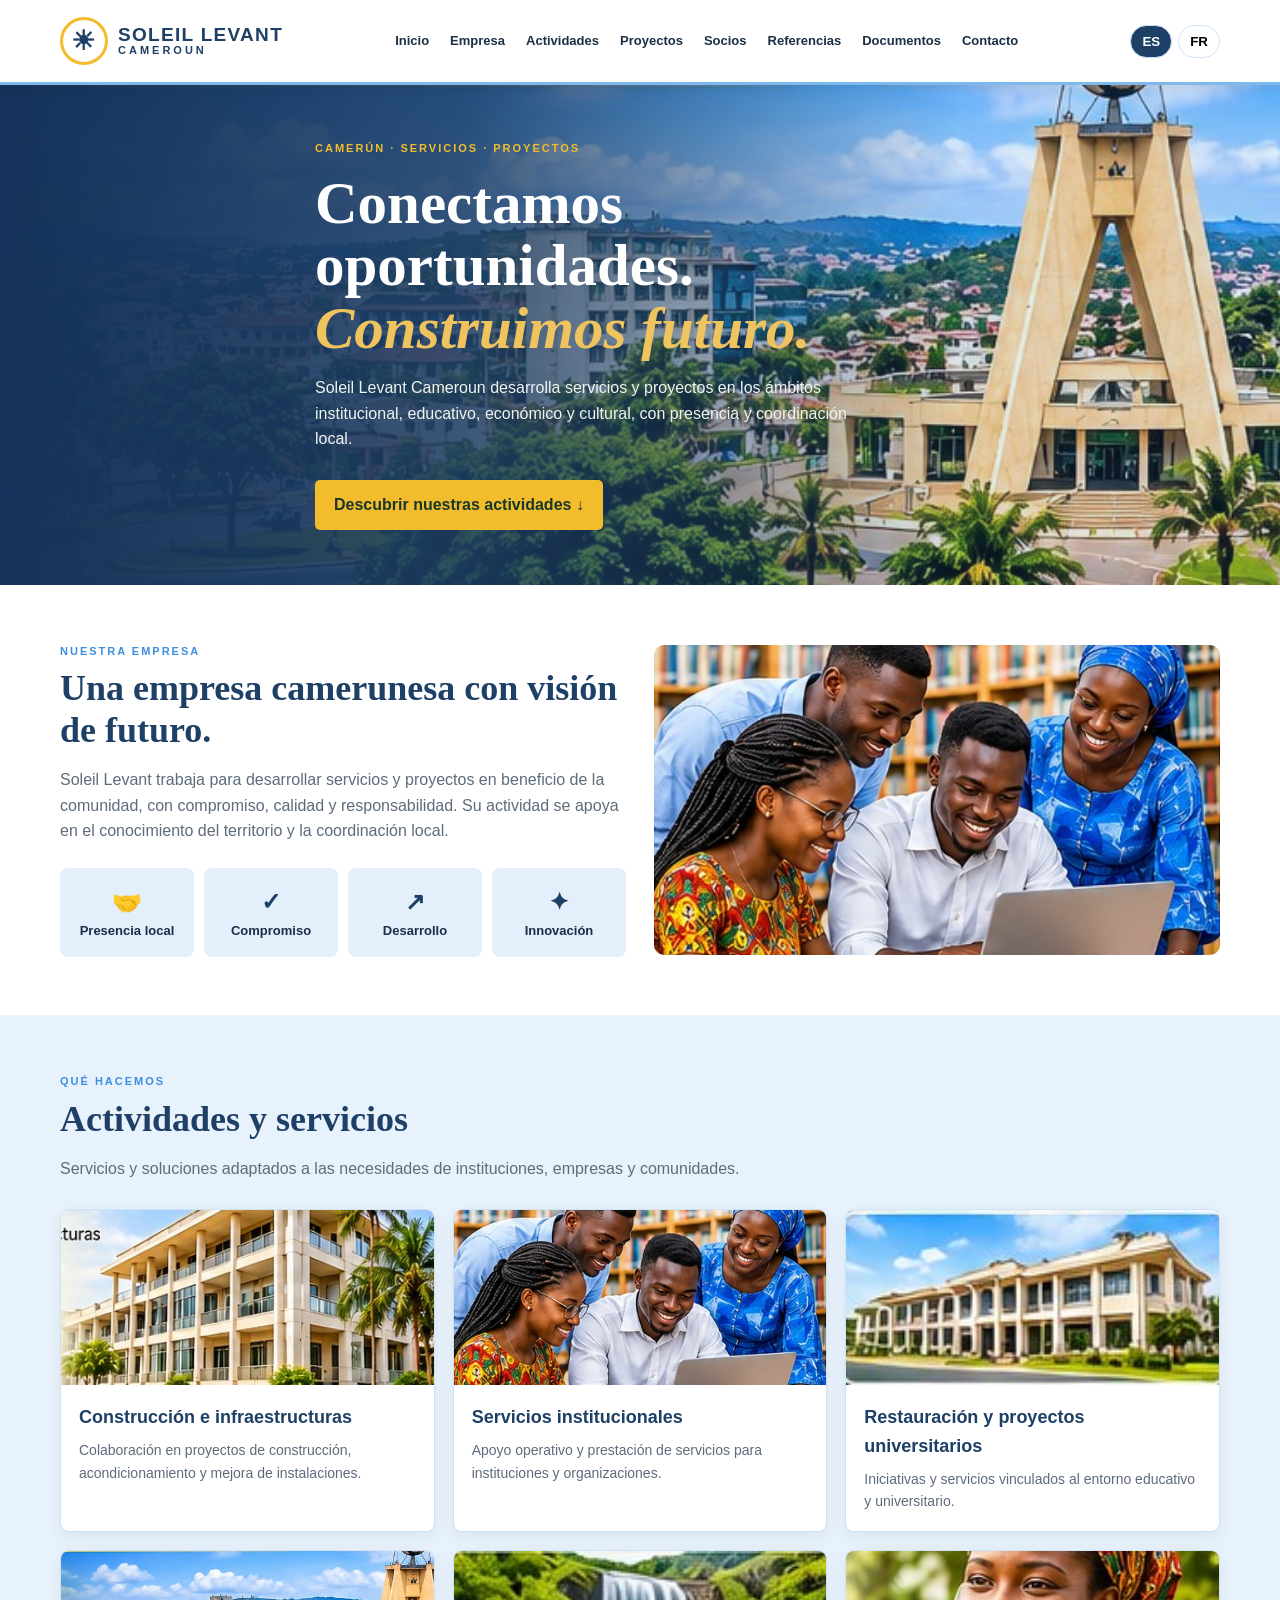
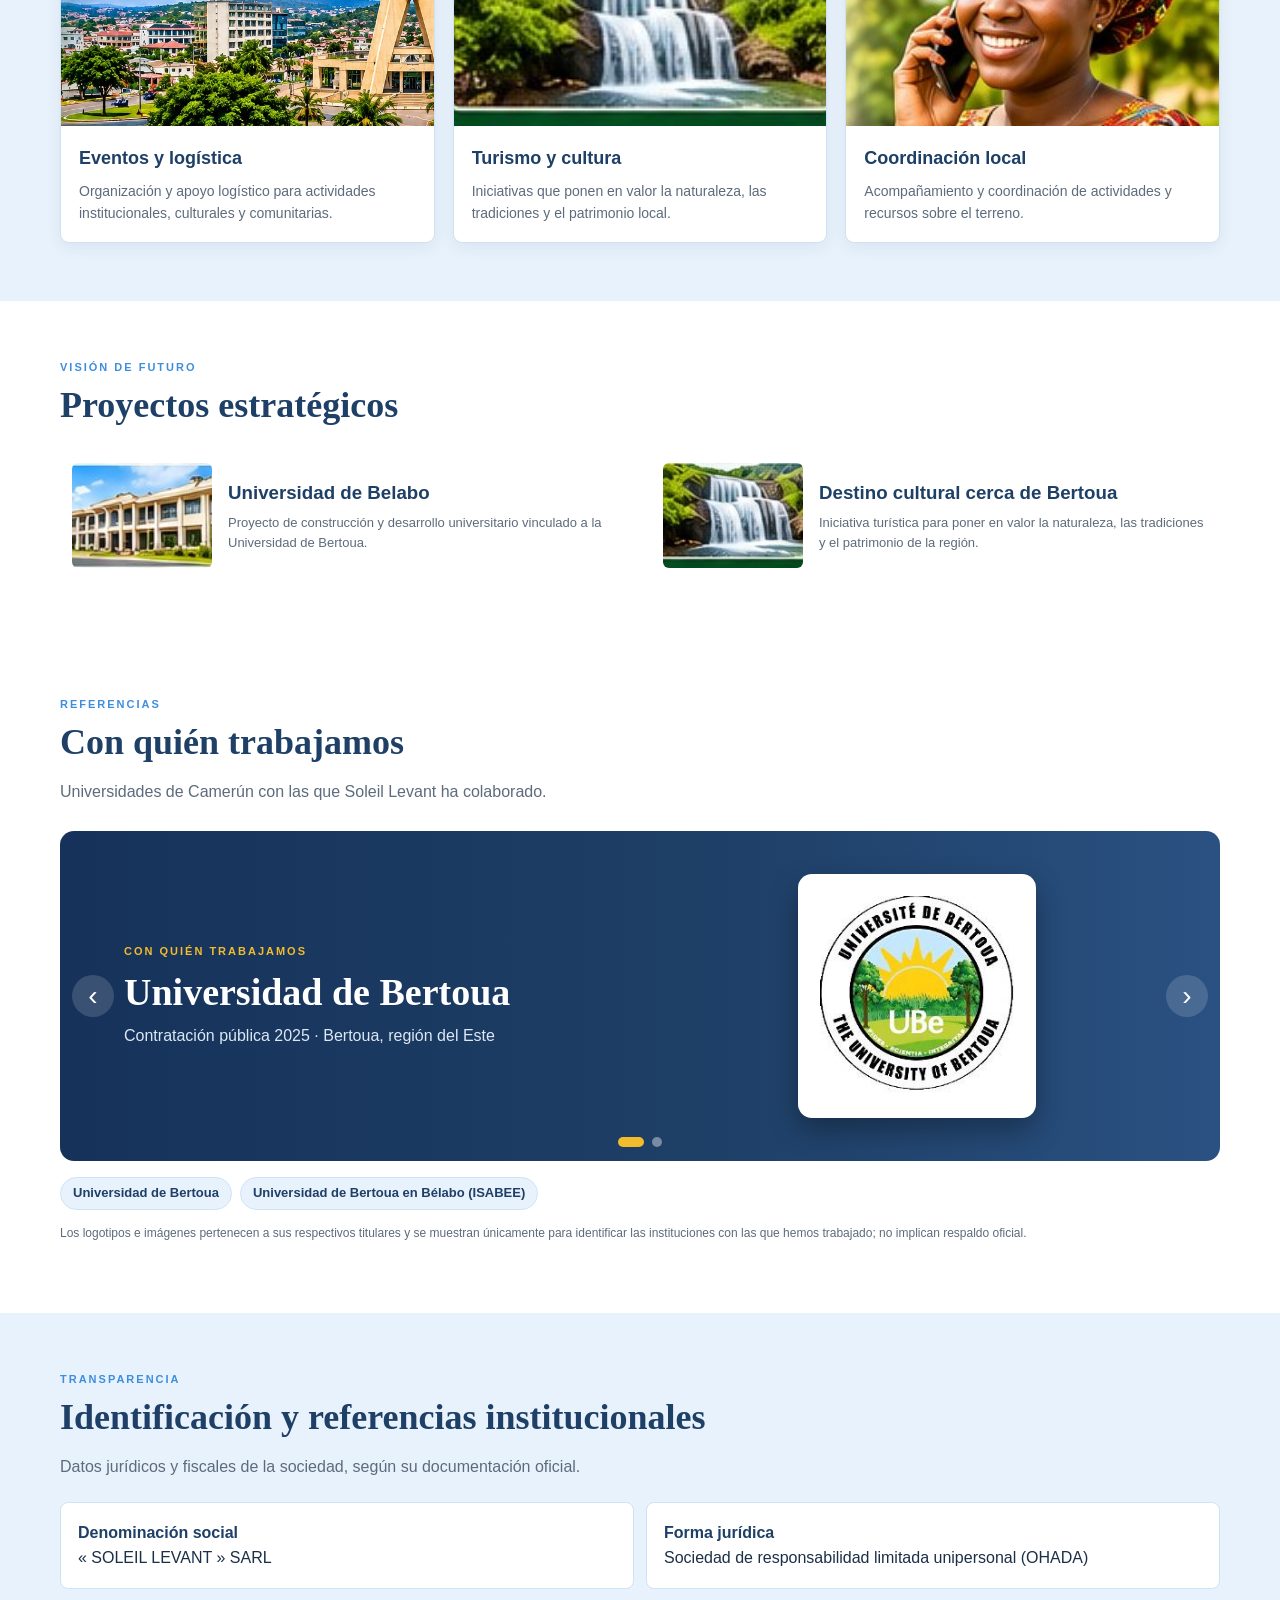
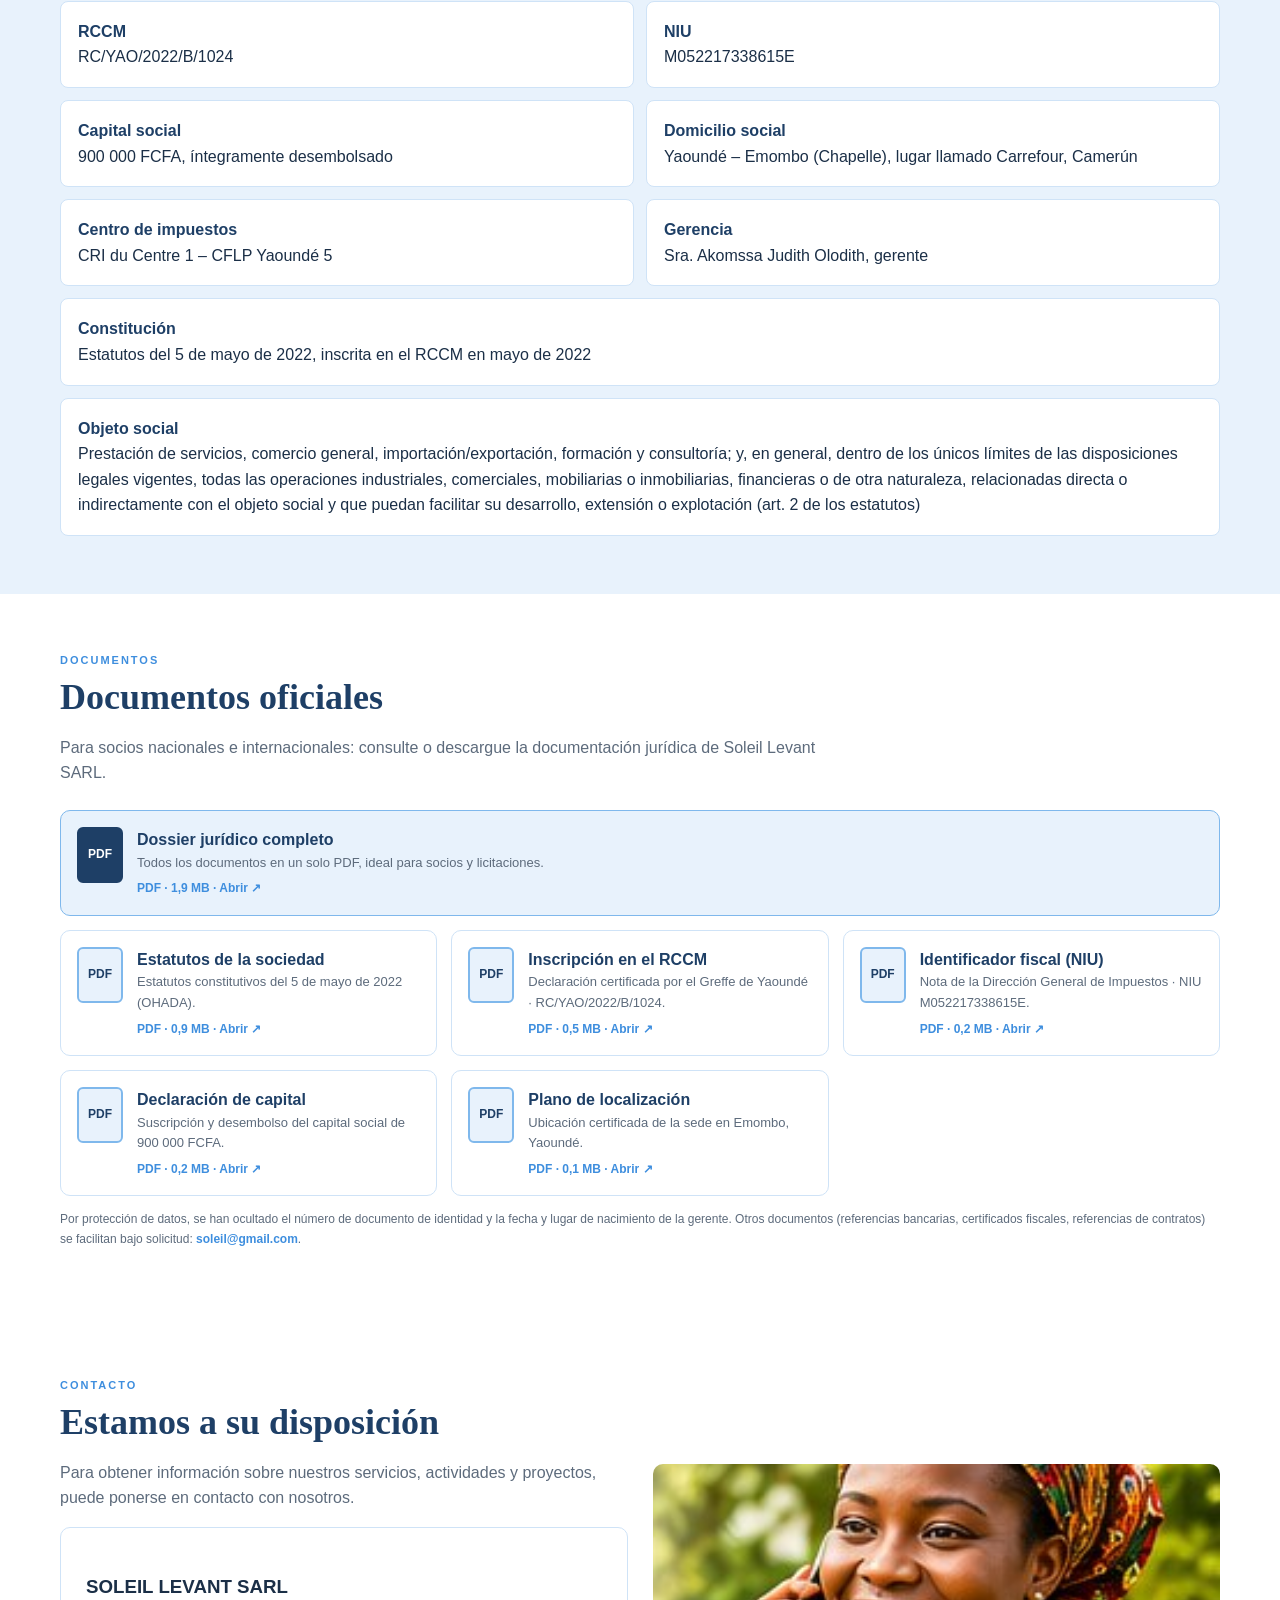
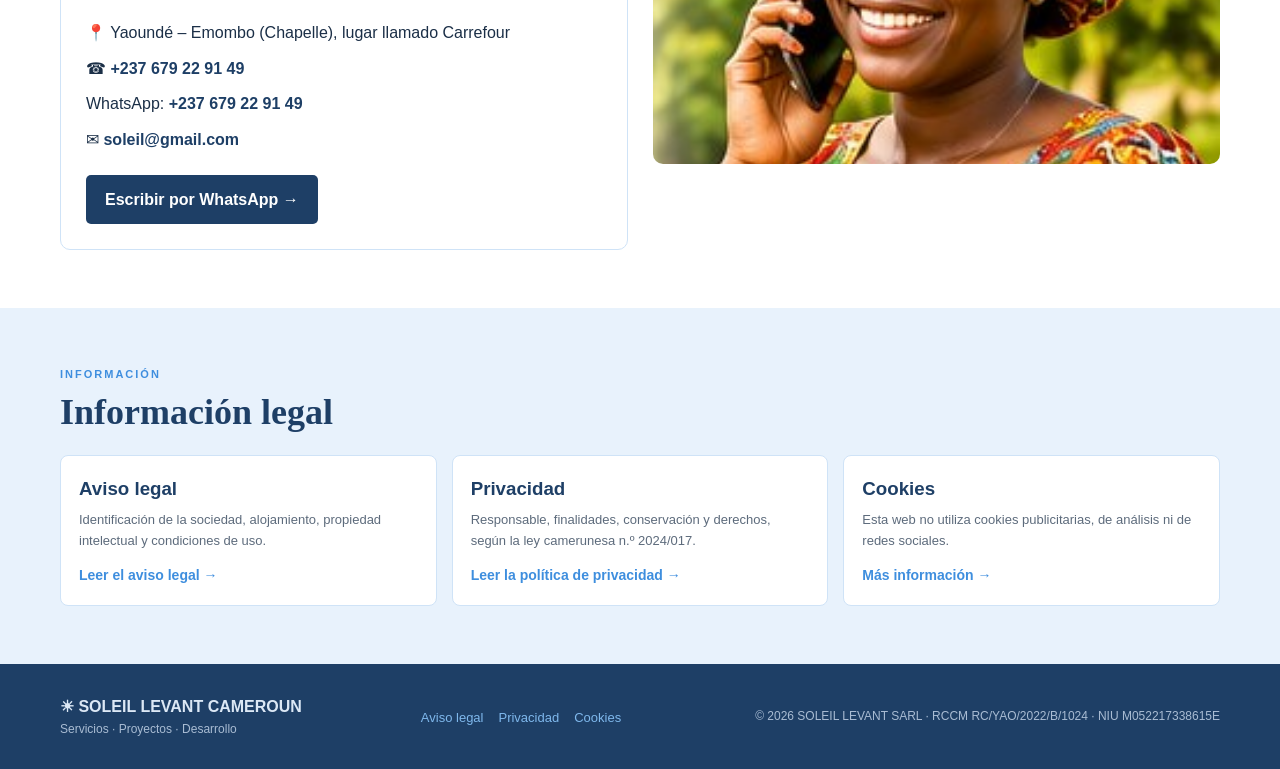
==== index.html @ 581990ed "Add files via upload" ====
<!doctype html>
<html lang="es">
<head>
<meta charset="utf-8"><meta name="viewport" content="width=device-width, initial-scale=1">
<meta name="description" content="Soleil Levant Cameroun: servicios, proyectos y desarrollo en Camerún.">
<meta name="theme-color" content="#1E3F66">
<title>SOLEIL LEVANT CAMEROUN | Servicios y proyectos</title>
<style>
:root{--green:#1E3F66;--green2:#2A5182;--sky:#3E8EDE;--sky2:#7FB8EC;--gold:#F2BC2C;--cream:#E8F2FC;--ink:#1B2F47;--muted:#5D6B7C}*{box-sizing:border-box}html{scroll-behavior:smooth}body{margin:0;color:var(--ink);font-family:Arial,Helvetica,sans-serif;line-height:1.6}a{color:inherit;text-decoration:none}.wrap{width:min(1160px,92%);margin:auto}.top{position:sticky;top:0;z-index:10;background:#fff;box-shadow:0 2px 14px #00000012;border-bottom:3px solid var(--sky2)}.nav{min-height:82px;display:flex;align-items:center;justify-content:space-between;gap:20px}.brand{display:flex;align-items:center;gap:10px;color:var(--green);font-weight:900;letter-spacing:1.3px;line-height:1.05;font-size:19px}.brand-mark{width:48px;height:48px;border:3px solid var(--gold);border-radius:50%;display:grid;place-items:center;font-size:27px}.brand small{display:block;font-size:11px;letter-spacing:3px}.navlinks{display:flex;gap:21px;align-items:center;font-size:13px;font-weight:700}.navlinks a:hover{color:var(--sky)}.langs{display:flex;gap:6px}.langs button,.menu-btn{border:1px solid #CFE3F7;background:white;border-radius:20px;padding:8px 11px;font-weight:700;cursor:pointer}.langs button.active{background:var(--green);color:white}.menu-btn{display:none}.hero{min-height:350px;color:#fff;background:linear-gradient(90deg,#16325A 0%,#1E3F66dd 36%,#3E8EDE22 75%),url('images/cameroun-ville.jpg') center/cover;display:flex;align-items:center}.hero-inner{padding:55px 0;max-width:650px}.eyebrow{color:var(--gold);text-transform:uppercase;letter-spacing:2px;font-size:11px;font-weight:800}.hero h1{font-family:Georgia,serif;font-size:clamp(35px,5vw,59px);line-height:1.06;margin:14px 0}.hero h1 em{color:#efc45f}.hero p{max-width:560px;color:#f0f4ef}.btn{display:inline-block;background:var(--gold);color:#183729;padding:12px 19px;border-radius:5px;font-weight:800;margin-top:12px}.btn.green{background:var(--green);color:white}.section{padding:58px 0}.section.alt{background:var(--cream)}.section .eyebrow{color:var(--sky)}.section h2{font:700 clamp(26px,3vw,36px)/1.15 Georgia,serif;color:var(--green);margin:8px 0 15px}.lead{color:var(--muted);max-width:760px}.about-grid{display:grid;grid-template-columns:1fr 1fr;gap:28px;align-items:center}.about-photo{width:100%;height:310px;object-fit:cover;border-radius:10px}.values{display:grid;grid-template-columns:repeat(4,1fr);gap:10px;margin-top:24px}.value{background:#E3EFFB;border-radius:8px;padding:15px 8px;text-align:center;font-weight:700;font-size:13px}.value b{display:block;font-size:24px;color:var(--green)}.services{display:grid;grid-template-columns:repeat(3,1fr);gap:18px;margin-top:28px}.service{background:#fff;border:1px solid #CFE3F7;border-radius:9px;overflow:hidden;box-shadow:0 5px 16px #1E3F6612}.service img{width:100%;height:175px;object-fit:cover;display:block}.service div{padding:18px}.service h3{color:var(--green);margin:0 0 7px;font-size:18px}.service p{font-size:14px;color:var(--muted);margin:0}.projects{display:grid;grid-template-columns:1fr 1fr;gap:22px;margin-top:25px}.project{display:grid;grid-template-columns:140px 1fr;gap:16px;align-items:center;background:#fff;padding:12px;border-radius:9px}.project img{width:140px;height:105px;object-fit:cover;border-radius:6px}.project h3{margin:0 0 5px;color:var(--green)}.project p{margin:0;color:var(--muted);font-size:13px}.refgrid{display:grid;grid-template-columns:repeat(2,1fr);gap:12px;margin-top:22px}.ref{padding:17px;border:1px solid #CFE3F7;border-radius:8px;background:#fff}.ref strong{display:block;color:var(--green)}.contact-grid{display:grid;grid-template-columns:1fr 1fr;gap:25px;align-items:center}.contact-card{background:white;border:1px solid #CFE3F7;border-radius:10px;padding:25px}.contact-card p{margin:10px 0}.contact-card a{font-weight:700;color:var(--green)}.contact-photo{width:100%;height:300px;object-fit:cover;border-radius:10px}.legal{display:grid;grid-template-columns:repeat(3,1fr);gap:15px;margin-top:22px}.legal article{padding:18px;background:white;border:1px solid #CFE3F7;border-radius:8px}.legal h3{margin:0 0 6px;color:var(--green)}.legal p{font-size:13px;color:var(--muted);margin:0 0 10px}.legal a.more{font-weight:700;color:var(--sky);font-size:14px}.ref span{display:block}.footer{background:var(--green);color:#DCE8F5;padding:30px 0}.footer-inner{display:flex;justify-content:space-between;gap:20px;align-items:center;flex-wrap:wrap}.footer a{color:var(--sky2);margin-right:15px;font-size:13px}.small{font-size:12px;color:#A9BCD3}.notice{font-size:12px;color:var(--muted);margin-top:14px}
.docs{display:grid;grid-template-columns:repeat(3,1fr);gap:14px;margin-top:24px}.doc{display:flex;gap:14px;align-items:flex-start;background:#fff;border:1px solid #CFE3F7;border-radius:10px;padding:16px;transition:border-color .15s,box-shadow .15s}.doc:hover,.doc:focus-visible{border-color:var(--sky);box-shadow:0 6px 18px #1E3F6618}.doc__ico{flex:none;width:46px;height:56px;border-radius:6px;background:var(--cream);border:2px solid var(--sky2);color:var(--green);font-weight:900;font-size:12px;display:grid;place-items:center}.doc__txt strong{display:block;color:var(--green)}.doc__txt>span{display:block;font-size:13px;color:var(--muted)}.doc__txt small{display:block;margin-top:6px;font-weight:700;color:var(--sky);font-size:12px}.doc--main{grid-column:1/-1;background:var(--cream);border-color:var(--sky2)}.doc--main .doc__ico{background:var(--green);color:#fff;border-color:var(--green)}.notice a{color:var(--sky);font-weight:700}
.ps{position:relative;margin-top:26px;border-radius:14px;overflow:hidden;background:linear-gradient(90deg,#16325A 0%,#1E3F66 55%,#2A5182 100%);color:#fff}.ps__track{display:flex;transition:transform .7s ease}.ps__slide{position:relative;flex:0 0 100%;min-height:330px;display:flex;align-items:center;overflow:hidden}.ps__slide--photo::before{content:"";position:absolute;inset:-20px;background:var(--bg) center/cover;filter:blur(14px) brightness(.55);transform:scale(1.08)}.ps__slide--photo::after{content:"";position:absolute;inset:0;background:linear-gradient(90deg,#16325Aee 0%,#1E3F66aa 50%,#1E3F6633 100%)}.ps__in{position:relative;z-index:1;width:100%;display:grid;grid-template-columns:1.1fr 1fr;gap:28px;align-items:center;padding:42px 64px}.ps__txt .eyebrow{color:var(--gold)}.ps__txt h3{font:700 clamp(24px,3vw,38px)/1.12 Georgia,serif;margin:10px 0}.ps__txt p{margin:0;color:#DCE8F5}.ps__vis{display:flex;justify-content:center}.ps__photo{width:100%;max-width:420px;height:auto;border-radius:10px;border:4px solid #fff;box-shadow:0 12px 30px #0006}.ps__logo{background:#fff;border-radius:14px;padding:22px;box-shadow:0 12px 30px #0005;display:grid;place-items:center;min-width:220px;min-height:220px}.ps__logo img{max-height:200px;width:auto}.ps__emblem{background:#fff;color:var(--green);border-radius:14px;padding:26px 30px;box-shadow:0 12px 30px #0005;text-align:center;min-width:240px}.ps__emblem .fl{display:flex;width:120px;height:80px;margin:0 auto 14px;border-radius:4px;overflow:hidden;box-shadow:0 0 0 1px #0002}.ps__emblem .fl i{flex:1;display:grid;place-items:center;font-style:normal;color:#FCD116;font-size:28px}.ps__emblem .fl i:nth-child(1){background:#007A5E}.ps__emblem .fl i:nth-child(2){background:#CE1126}.ps__emblem .fl i:nth-child(3){background:#FCD116}.ps__emblem b{display:block;font-size:22px;letter-spacing:4px}.ps__emblem small{color:var(--muted)}.ps__nav{position:absolute;top:50%;transform:translateY(-50%);z-index:2;width:42px;height:42px;border-radius:50%;border:0;background:#ffffff26;color:#fff;font-size:28px;line-height:1;cursor:pointer}.ps__nav:hover,.ps__nav:focus-visible{background:var(--gold);color:var(--green)}.ps__prev{left:12px}.ps__next{right:12px}.ps__dots{position:absolute;z-index:2;left:0;right:0;bottom:14px;display:flex;justify-content:center;gap:8px}.ps__dot{width:10px;height:10px;border-radius:50%;border:0;background:#ffffff66;cursor:pointer;padding:0}.ps__dot[aria-current="true"]{background:var(--gold);width:26px;border-radius:6px}.ps__names{list-style:none;padding:0;margin:16px 0 0;display:flex;flex-wrap:wrap;gap:8px}.ps__names li{background:var(--cream);border:1px solid #CFE3F7;color:var(--green);border-radius:20px;padding:5px 12px;font-size:13px;font-weight:700}
@media (prefers-reduced-motion:reduce){.ps__track{transition:none}}
@media(max-width:850px){.docs{grid-template-columns:1fr 1fr}.navlinks{gap:11px;font-size:12px}.services{grid-template-columns:repeat(2,1fr)}}
@media(max-width:650px){.nav{padding:12px 0;min-height:70px}.menu-btn{display:block}.navlinks{display:none;position:absolute;left:0;right:0;top:68px;background:#fff;padding:18px 5%;box-shadow:0 8px 12px #0001;flex-direction:column;align-items:flex-start}.navlinks.open{display:flex}.brand{font-size:16px}.brand-mark{width:40px;height:40px}.langs button{padding:7px 9px}.hero{min-height:390px;background-position:58% center}.hero-inner{padding:45px 0}.about-grid,.contact-grid,.projects{grid-template-columns:1fr}.about-photo{height:230px}.values{grid-template-columns:repeat(2,1fr)}.services{grid-template-columns:1fr}.service img{height:205px}.project{grid-template-columns:110px 1fr}.project img{width:110px;height:95px}.refgrid,.legal,.docs{grid-template-columns:1fr}.ps__in{grid-template-columns:1fr;padding:30px 22px 48px;gap:18px;text-align:center}.ps__slide{min-height:460px}.ps__nav{display:none}.ps__logo,.ps__emblem{min-width:0;min-height:0}.ps__logo img{max-height:150px}.section{padding:42px 0}}
</style>
</head>
<body>
<header class="top"><div class="wrap nav"><a class="brand" href="#inicio"><span class="brand-mark">☀</span><span>SOLEIL LEVANT<small>CAMEROUN</small></span></a><button class="menu-btn" id="menuBtn" aria-label="Abrir menú">☰</button><nav class="navlinks" id="navlinks"><a href="#inicio" data-es="Inicio" data-fr="Accueil">Inicio</a><a href="#empresa" data-es="Empresa" data-fr="Entreprise">Empresa</a><a href="#actividades" data-es="Actividades" data-fr="Activités">Actividades</a><a href="#proyectos" data-es="Proyectos" data-fr="Projets">Proyectos</a><a href="#socios" data-es="Socios" data-fr="Partenaires">Socios</a><a href="#referencias" data-es="Referencias" data-fr="Références">Referencias</a><a href="#documentos" data-es="Documentos" data-fr="Documents">Documentos</a><a href="#contacto" data-es="Contacto" data-fr="Contact">Contacto</a></nav><div class="langs"><button class="active" id="esBtn">ES</button><button id="frBtn">FR</button></div></div></header>
<main>
<section class="hero" id="inicio"><div class="wrap hero-inner"><div class="eyebrow" data-es="CAMERÚN · SERVICIOS · PROYECTOS" data-fr="CAMEROUN · SERVICES · PROJETS">CAMERÚN · SERVICIOS · PROYECTOS</div><h1 data-es="Conectamos oportunidades.<br><em>Construimos futuro.</em>" data-fr="Nous connectons les opportunités.<br><em>Nous construisons l’avenir.</em>">Conectamos oportunidades.<br><em>Construimos futuro.</em></h1><p data-es="Soleil Levant Cameroun desarrolla servicios y proyectos en los ámbitos institucional, educativo, económico y cultural, con presencia y coordinación local." data-fr="Soleil Levant Cameroun développe des services et des projets dans les domaines institutionnel, éducatif, économique et culturel, avec une présence et une coordination locales.">Soleil Levant Cameroun desarrolla servicios y proyectos en los ámbitos institucional, educativo, económico y cultural, con presencia y coordinación local.</p><a class="btn" href="#actividades" data-es="Descubrir nuestras actividades ↓" data-fr="Découvrir nos activités ↓">Descubrir nuestras actividades ↓</a></div></section>
<section class="section" id="empresa"><div class="wrap about-grid"><div><div class="eyebrow" data-es="NUESTRA EMPRESA" data-fr="NOTRE ENTREPRISE">NUESTRA EMPRESA</div><h2 data-es="Una empresa camerunesa con visión de futuro." data-fr="Une entreprise camerounaise tournée vers l’avenir.">Una empresa camerunesa con visión de futuro.</h2><p class="lead" data-es="Soleil Levant trabaja para desarrollar servicios y proyectos en beneficio de la comunidad, con compromiso, calidad y responsabilidad. Su actividad se apoya en el conocimiento del territorio y la coordinación local." data-fr="Soleil Levant œuvre au développement de services et de projets au bénéfice de la communauté, avec engagement, qualité et responsabilité. Son activité s’appuie sur la connaissance du territoire et la coordination locale.">Soleil Levant trabaja para desarrollar servicios y proyectos en beneficio de la comunidad, con compromiso, calidad y responsabilidad. Su actividad se apoya en el conocimiento del territorio y la coordinación local.</p><div class="values"><div class="value"><b>🤝</b><span data-es="Presencia local" data-fr="Présence locale">Presencia local</span></div><div class="value"><b>✓</b><span data-es="Compromiso" data-fr="Engagement">Compromiso</span></div><div class="value"><b>↗</b><span data-es="Desarrollo" data-fr="Développement">Desarrollo</span></div><div class="value"><b>✦</b><span data-es="Innovación" data-fr="Innovation">Innovación</span></div></div></div><img class="about-photo" src="images/equipe.jpg" alt="Equipo camerunés trabajando y colaborando"></div></section>
<section class="section alt" id="actividades"><div class="wrap"><div class="eyebrow" data-es="QUÉ HACEMOS" data-fr="NOS ACTIVITÉS">QUÉ HACEMOS</div><h2 data-es="Actividades y servicios" data-fr="Activités et services">Actividades y servicios</h2><p class="lead" data-es="Servicios y soluciones adaptados a las necesidades de instituciones, empresas y comunidades." data-fr="Des services et des solutions adaptés aux besoins des institutions, des entreprises et des communautés.">Servicios y soluciones adaptados a las necesidades de instituciones, empresas y comunidades.</p><div class="services"><article class="service"><img src="images/batiment.jpg" alt="Edificio e infraestructuras"><div><h3 data-es="Construcción e infraestructuras" data-fr="Construction et infrastructures">Construcción e infraestructuras</h3><p data-es="Colaboración en proyectos de construcción, acondicionamiento y mejora de instalaciones." data-fr="Participation à des projets de construction, d’aménagement et d’amélioration des infrastructures.">Colaboración en proyectos de construcción, acondicionamiento y mejora de instalaciones.</p></div></article><article class="service"><img src="images/equipe.jpg" alt="Equipo de trabajo"><div><h3 data-es="Servicios institucionales" data-fr="Services institutionnels">Servicios institucionales</h3><p data-es="Apoyo operativo y prestación de servicios para instituciones y organizaciones." data-fr="Appui opérationnel et prestations de services pour les institutions et les organisations.">Apoyo operativo y prestación de servicios para instituciones y organizaciones.</p></div></article><article class="service"><img src="images/universite.jpg" alt="Edificio universitario"><div><h3 data-es="Restauración y proyectos universitarios" data-fr="Restauration et projets universitaires">Restauración y proyectos universitarios</h3><p data-es="Iniciativas y servicios vinculados al entorno educativo y universitario." data-fr="Initiatives et services liés au milieu éducatif et universitaire.">Iniciativas y servicios vinculados al entorno educativo y universitario.</p></div></article><article class="service"><img src="images/cameroun-ville.jpg" alt="Vista urbana de Camerún"><div><h3 data-es="Eventos y logística" data-fr="Événements et logistique">Eventos y logística</h3><p data-es="Organización y apoyo logístico para actividades institucionales, culturales y comunitarias." data-fr="Organisation et soutien logistique pour les activités institutionnelles, culturelles et communautaires.">Organización y apoyo logístico para actividades institucionales, culturales y comunitarias.</p></div></article><article class="service"><img src="images/cascade.jpg" alt="Cascada y paisaje natural"><div><h3 data-es="Turismo y cultura" data-fr="Tourisme et culture">Turismo y cultura</h3><p data-es="Iniciativas que ponen en valor la naturaleza, las tradiciones y el patrimonio local." data-fr="Initiatives valorisant la nature, les traditions et le patrimoine local.">Iniciativas que ponen en valor la naturaleza, las tradiciones y el patrimonio local.</p></div></article><article class="service"><img src="images/contact.jpg" alt="Retrato de una mujer camerunesa usando el teléfono"><div><h3 data-es="Coordinación local" data-fr="Coordination locale">Coordinación local</h3><p data-es="Acompañamiento y coordinación de actividades y recursos sobre el terreno." data-fr="Accompagnement et coordination des activités et des ressources sur le terrain.">Acompañamiento y coordinación de actividades y recursos sobre el terreno.</p></div></article></div></div></section>
<section class="section" id="proyectos"><div class="wrap"><div class="eyebrow" data-es="VISIÓN DE FUTURO" data-fr="VISION D’AVENIR">VISIÓN DE FUTURO</div><h2 data-es="Proyectos estratégicos" data-fr="Projets stratégiques">Proyectos estratégicos</h2><div class="projects"><article class="project"><img src="images/universite.jpg" alt="Proyecto universitario"><div><h3 data-es="Universidad de Belabo" data-fr="Université de Belabo">Universidad de Belabo</h3><p data-es="Proyecto de construcción y desarrollo universitario vinculado a la Universidad de Bertoua." data-fr="Projet de construction et de développement universitaire lié à l’Université de Bertoua.">Proyecto de construcción y desarrollo universitario vinculado a la Universidad de Bertoua.</p></div></article><article class="project"><img src="images/cascade.jpg" alt="Paisaje natural"><div><h3 data-es="Destino cultural cerca de Bertoua" data-fr="Destination culturelle près de Bertoua">Destino cultural cerca de Bertoua</h3><p data-es="Iniciativa turística para poner en valor la naturaleza, las tradiciones y el patrimonio de la región." data-fr="Initiative touristique visant à valoriser la nature, les traditions et le patrimoine de la région.">Iniciativa turística para poner en valor la naturaleza, las tradiciones y el patrimonio de la región.</p></div></article></div></div></section>
<section class="section" id="socios"><div class="wrap"><div class="eyebrow" data-es="REFERENCIAS" data-fr="RÉFÉRENCES">REFERENCIAS</div><h2 data-es="Con quién trabajamos" data-fr="Avec qui nous travaillons">Con quién trabajamos</h2><p class="lead" data-es="Universidades de Camerún con las que Soleil Levant ha colaborado." data-fr="Universités du Cameroun avec lesquelles Soleil Levant a collaboré.">Universidades de Camerún con las que Soleil Levant ha colaborado.</p>
<div class="ps" id="partnerSlider" aria-roledescription="carousel" aria-label="Con quién trabajamos"><div class="ps__track"><div class="ps__slide" role="group" aria-roledescription="slide" aria-label="1 / 2"><div class="ps__in"><div class="ps__txt"><div class="eyebrow" data-es="CON QUIÉN TRABAJAMOS" data-fr="ILS NOUS FONT CONFIANCE">CON QUIÉN TRABAJAMOS</div><h3 data-es="Universidad de Bertoua" data-fr="Université de Bertoua">Universidad de Bertoua</h3><p data-es="Contratación pública 2025 · Bertoua, región del Este" data-fr="Commande publique 2025 · Bertoua, région de l’Est">Contratación pública 2025 · Bertoua, región del Este</p></div><div class="ps__vis"><div class="ps__logo"><img src="images/partenaires/universite-bertoua.png" alt="Logo de l’Université de Bertoua" width="214" height="220"></div></div></div></div><div class="ps__slide" role="group" aria-roledescription="slide" aria-label="2 / 2"><div class="ps__in"><div class="ps__txt"><div class="eyebrow" data-es="CON QUIÉN TRABAJAMOS" data-fr="ILS NOUS FONT CONFIANCE">CON QUIÉN TRABAJAMOS</div><h3 data-es="Universidad de Bertoua en Bélabo (ISABEE)" data-fr="Université de Bertoua à Bélabo (ISABEE)">Universidad de Bertoua en Bélabo (ISABEE)</h3><p data-es="Proyecto universitario de Bélabo" data-fr="Projet universitaire de Bélabo">Proyecto universitario de Bélabo</p></div><div class="ps__vis"><div class="ps__logo"><img src="images/partenaires/isabee-belabo.png" alt="Logo de l’ISABEE, Université de Bertoua à Bélabo" width="90" height="94" style="width:180px;height:auto"></div></div></div></div></div>
<button type="button" class="ps__nav ps__prev" aria-label="Anterior">‹</button><button type="button" class="ps__nav ps__next" aria-label="Siguiente">›</button><div class="ps__dots"><button type="button" class="ps__dot" aria-label="1"></button><button type="button" class="ps__dot" aria-label="2"></button></div></div>
<ul class="ps__names"><li data-es="Universidad de Bertoua" data-fr="Université de Bertoua">Universidad de Bertoua</li><li data-es="Universidad de Bertoua en Bélabo (ISABEE)" data-fr="Université de Bertoua à Bélabo (ISABEE)">Universidad de Bertoua en Bélabo (ISABEE)</li></ul>
<p class="notice" data-es="Los logotipos e imágenes pertenecen a sus respectivos titulares y se muestran únicamente para identificar las instituciones con las que hemos trabajado; no implican respaldo oficial." data-fr="Les logos et images appartiennent à leurs titulaires respectifs et ne sont affichés que pour identifier les institutions avec lesquelles nous avons travaillé ; ils n’impliquent aucun soutien officiel.">Los logotipos e imágenes pertenecen a sus respectivos titulares y se muestran únicamente para identificar las instituciones con las que hemos trabajado; no implican respaldo oficial.</p></div></section>
<section class="section alt" id="referencias"><div class="wrap"><div class="eyebrow" data-es="TRANSPARENCIA" data-fr="TRANSPARENCE">TRANSPARENCIA</div><h2 data-es="Identificación y referencias institucionales" data-fr="Identification et références institutionnelles">Identificación y referencias institucionales</h2><p class="lead" data-es="Datos jurídicos y fiscales de la sociedad, según su documentación oficial." data-fr="Données juridiques et fiscales de la société, selon sa documentation officielle.">Datos jurídicos y fiscales de la sociedad, según su documentación oficial.</p><div class="refgrid">
<div class="ref"><strong data-es="Denominación social" data-fr="Raison sociale">Denominación social</strong><span>« SOLEIL LEVANT » SARL</span></div>
<div class="ref"><strong data-es="Forma jurídica" data-fr="Forme juridique">Forma jurídica</strong><span data-es="Sociedad de responsabilidad limitada unipersonal (OHADA)" data-fr="Société à responsabilité limitée unipersonnelle (OHADA)">Sociedad de responsabilidad limitada unipersonal (OHADA)</span></div>
<div class="ref"><strong>RCCM</strong><span>RC/YAO/2022/B/1024</span></div>
<div class="ref"><strong>NIU</strong><span>M052217338615E</span></div>
<div class="ref"><strong data-es="Capital social" data-fr="Capital social">Capital social</strong><span data-es="900 000 FCFA, íntegramente desembolsado" data-fr="900 000 FCFA, entièrement libéré">900 000 FCFA, íntegramente desembolsado</span></div>
<div class="ref"><strong data-es="Domicilio social" data-fr="Siège social">Domicilio social</strong><span data-es="Yaoundé – Emombo (Chapelle), lugar llamado Carrefour, Camerún" data-fr="Yaoundé – Emombo (Chapelle), lieu-dit Carrefour, Cameroun">Yaoundé – Emombo (Chapelle), lugar llamado Carrefour, Camerún</span></div>
<div class="ref"><strong data-es="Centro de impuestos" data-fr="Centre des impôts">Centro de impuestos</strong><span>CRI du Centre 1 – CFLP Yaoundé 5</span></div>
<div class="ref"><strong data-es="Gerencia" data-fr="Gérance">Gerencia</strong><span data-es="Sra. Akomssa Judith Olodith, gerente" data-fr="Mme Akomssa Judith Olodith, gérante">Sra. Akomssa Judith Olodith, gerente</span></div>
<div class="ref" style="grid-column:1/-1"><strong data-es="Constitución" data-fr="Constitution">Constitución</strong><span data-es="Estatutos del 5 de mayo de 2022, inscrita en el RCCM en mayo de 2022" data-fr="Statuts du 5 mai 2022, immatriculée au RCCM en mai 2022">Estatutos del 5 de mayo de 2022, inscrita en el RCCM en mayo de 2022</span></div>
<div class="ref" style="grid-column:1/-1"><strong data-es="Objeto social" data-fr="Objet social">Objeto social</strong><span data-es="Prestación de servicios, comercio general, importación/exportación, formación y consultoría; y, en general, dentro de los únicos límites de las disposiciones legales vigentes, todas las operaciones industriales, comerciales, mobiliarias o inmobiliarias, financieras o de otra naturaleza, relacionadas directa o indirectamente con el objeto social y que puedan facilitar su desarrollo, extensión o explotación (art. 2 de los estatutos)" data-fr="Prestations de services, commerce général, import/export, formation et conseil ; et plus généralement, dans les seules limites des dispositions légales en vigueur, toutes opérations industrielles, commerciales, mobilières ou immobilières, financières ou autres, de quelque nature qu’elles soient, se rattachant directement ou indirectement à l’objet social et susceptibles d’en faciliter le développement, l’extension ou l’exploitation (art. 2 des statuts)">Prestación de servicios, comercio general, importación/exportación, formación y consultoría; y, en general, dentro de los únicos límites de las disposiciones legales vigentes, todas las operaciones industriales, comerciales, mobiliarias o inmobiliarias, financieras o de otra naturaleza, relacionadas directa o indirectamente con el objeto social y que puedan facilitar su desarrollo, extensión o explotación (art. 2 de los estatutos)</span></div>
</div></div></section>
<section class="section" id="documentos"><div class="wrap"><div class="eyebrow" data-es="DOCUMENTOS" data-fr="DOCUMENTS">DOCUMENTOS</div><h2 data-es="Documentos oficiales" data-fr="Documents officiels">Documentos oficiales</h2><p class="lead" data-es="Para socios nacionales e internacionales: consulte o descargue la documentación jurídica de Soleil Levant SARL." data-fr="Pour nos partenaires nationaux et internationaux : consultez ou téléchargez la documentation juridique de Soleil Levant SARL.">Para socios nacionales e internacionales: consulte o descargue la documentación jurídica de Soleil Levant SARL.</p><div class="docs"><a class="doc doc--main" href="documents/dossier-juridique-soleil-levant-sarl.pdf" target="_blank" rel="noopener"><span class="doc__ico" aria-hidden="true">PDF</span><span class="doc__txt"><strong data-es="Dossier jurídico completo" data-fr="Dossier juridique complet">Dossier jurídico completo</strong><span data-es="Todos los documentos en un solo PDF, ideal para socios y licitaciones." data-fr="Tous les documents en un seul PDF, idéal pour les partenaires et les appels d’offres.">Todos los documentos en un solo PDF, ideal para socios y licitaciones.</span><small>PDF · 1,9 MB · <span data-es="Abrir" data-fr="Ouvrir">Abrir</span> ↗</small></span></a><a class="doc" href="documents/statuts-soleil-levant-sarl.pdf" target="_blank" rel="noopener"><span class="doc__ico" aria-hidden="true">PDF</span><span class="doc__txt"><strong data-es="Estatutos de la sociedad" data-fr="Statuts de la société">Estatutos de la sociedad</strong><span data-es="Estatutos constitutivos del 5 de mayo de 2022 (OHADA)." data-fr="Statuts constitutifs du 5 mai 2022 (OHADA).">Estatutos constitutivos del 5 de mayo de 2022 (OHADA).</span><small>PDF · 0,9 MB · <span data-es="Abrir" data-fr="Ouvrir">Abrir</span> ↗</small></span></a><a class="doc" href="documents/rccm-immatriculation-soleil-levant.pdf" target="_blank" rel="noopener"><span class="doc__ico" aria-hidden="true">PDF</span><span class="doc__txt"><strong data-es="Inscripción en el RCCM" data-fr="Immatriculation au RCCM">Inscripción en el RCCM</strong><span data-es="Declaración certificada por el Greffe de Yaoundé · RC/YAO/2022/B/1024." data-fr="Déclaration certifiée par le Greffe de Yaoundé · RC/YAO/2022/B/1024.">Declaración certificada por el Greffe de Yaoundé · RC/YAO/2022/B/1024.</span><small>PDF · 0,5 MB · <span data-es="Abrir" data-fr="Ouvrir">Abrir</span> ↗</small></span></a><a class="doc" href="documents/attestation-niu-soleil-levant.pdf" target="_blank" rel="noopener"><span class="doc__ico" aria-hidden="true">PDF</span><span class="doc__txt"><strong data-es="Identificador fiscal (NIU)" data-fr="Identifiant fiscal (NIU)">Identificador fiscal (NIU)</strong><span data-es="Nota de la Dirección General de Impuestos · NIU M052217338615E." data-fr="Note de la Direction Générale des Impôts · NIU M052217338615E.">Nota de la Dirección General de Impuestos · NIU M052217338615E.</span><small>PDF · 0,2 MB · <span data-es="Abrir" data-fr="Ouvrir">Abrir</span> ↗</small></span></a><a class="doc" href="documents/declaration-capital-soleil-levant.pdf" target="_blank" rel="noopener"><span class="doc__ico" aria-hidden="true">PDF</span><span class="doc__txt"><strong data-es="Declaración de capital" data-fr="Déclaration de capital">Declaración de capital</strong><span data-es="Suscripción y desembolso del capital social de 900 000 FCFA." data-fr="Souscription et versement du capital social de 900 000 FCFA.">Suscripción y desembolso del capital social de 900 000 FCFA.</span><small>PDF · 0,2 MB · <span data-es="Abrir" data-fr="Ouvrir">Abrir</span> ↗</small></span></a><a class="doc" href="documents/plan-localisation-soleil-levant.pdf" target="_blank" rel="noopener"><span class="doc__ico" aria-hidden="true">PDF</span><span class="doc__txt"><strong data-es="Plano de localización" data-fr="Plan de localisation">Plano de localización</strong><span data-es="Ubicación certificada de la sede en Emombo, Yaoundé." data-fr="Localisation certifiée du siège à Emombo, Yaoundé.">Ubicación certificada de la sede en Emombo, Yaoundé.</span><small>PDF · 0,1 MB · <span data-es="Abrir" data-fr="Ouvrir">Abrir</span> ↗</small></span></a></div><p class="notice" data-es="Por protección de datos, se han ocultado el número de documento de identidad y la fecha y lugar de nacimiento de la gerente. Otros documentos (referencias bancarias, certificados fiscales, referencias de contratos) se facilitan bajo solicitud: <a href=&quot;mailto:soleil@gmail.com?subject=Solicitud%20de%20documentos&quot;>soleil@gmail.com</a>." data-fr="Pour la protection des données, le numéro de pièce d’identité ainsi que la date et le lieu de naissance de la gérante ont été masqués. D’autres documents (références bancaires, attestations fiscales, références de marchés) sont communiqués sur demande : <a href=&quot;mailto:soleil@gmail.com?subject=Demande%20de%20documents&quot;>soleil@gmail.com</a>.">Por protección de datos, se han ocultado el número de documento de identidad y la fecha y lugar de nacimiento de la gerente. Otros documentos (referencias bancarias, certificados fiscales, referencias de contratos) se facilitan bajo solicitud: <a href="mailto:soleil@gmail.com?subject=Solicitud%20de%20documentos">soleil@gmail.com</a>.</p></div></section>
<section class="section" id="contacto"><div class="wrap contact-grid"><div><div class="eyebrow" data-es="CONTACTO" data-fr="CONTACT">CONTACTO</div><h2 data-es="Estamos a su disposición" data-fr="Nous sommes à votre disposition">Estamos a su disposición</h2><p class="lead" data-es="Para obtener información sobre nuestros servicios, actividades y proyectos, puede ponerse en contacto con nosotros." data-fr="Pour obtenir des informations sur nos services, activités et projets, vous pouvez nous contacter.">Para obtener información sobre nuestros servicios, actividades y proyectos, puede ponerse en contacto con nosotros.</p><div class="contact-card"><h3>SOLEIL LEVANT SARL</h3><p>📍 <span data-es="Yaoundé – Emombo (Chapelle), lugar llamado Carrefour" data-fr="Yaoundé – Emombo (Chapelle), lieu-dit Carrefour">Yaoundé – Emombo (Chapelle), lugar llamado Carrefour</span></p><p>☎ <a href="tel:+237679229149">+237 679 22 91 49</a></p><p>WhatsApp: <a href="https://wa.me/237679229149" target="_blank" rel="noopener">+237 679 22 91 49</a></p><p>✉ <a href="mailto:soleil@gmail.com">soleil@gmail.com</a></p><a class="btn green" href="https://wa.me/237679229149" target="_blank" rel="noopener" data-es="Escribir por WhatsApp →" data-fr="Écrire sur WhatsApp →">Escribir por WhatsApp →</a></div></div><img class="contact-photo" src="images/contact.jpg" alt="Mujer camerunesa hablando por teléfono"></div></section>
<section class="section alt"><div class="wrap"><div class="eyebrow" data-es="INFORMACIÓN" data-fr="INFORMATIONS">INFORMACIÓN</div><h2 data-es="Información legal" data-fr="Informations légales">Información legal</h2><div class="legal"><article><h3 data-es="Aviso legal" data-fr="Mentions légales">Aviso legal</h3><p data-es="Identificación de la sociedad, alojamiento, propiedad intelectual y condiciones de uso." data-fr="Identification de la société, hébergement, propriété intellectuelle et conditions d’utilisation.">Identificación de la sociedad, alojamiento, propiedad intelectual y condiciones de uso.</p><a class="more" href="aviso-legal.html" data-href-es="aviso-legal.html" data-href-fr="avis-legal.html" data-es="Leer el aviso legal →" data-fr="Lire les mentions légales →">Leer el aviso legal →</a></article><article><h3 data-es="Privacidad" data-fr="Confidentialité">Privacidad</h3><p data-es="Responsable, finalidades, conservación y derechos, según la ley camerunesa n.º 2024/017." data-fr="Responsable, finalités, conservation et droits, selon la loi camerounaise n° 2024/017.">Responsable, finalidades, conservación y derechos, según la ley camerunesa n.º 2024/017.</p><a class="more" href="politica-privacidad.html" data-href-es="politica-privacidad.html" data-href-fr="politique-confidentialite.html" data-es="Leer la política de privacidad →" data-fr="Lire la politique de confidentialité →">Leer la política de privacidad →</a></article><article><h3>Cookies</h3><p data-es="Esta web no utiliza cookies publicitarias, de análisis ni de redes sociales." data-fr="Ce site n’utilise aucun cookie publicitaire, d’analyse ou de réseaux sociaux.">Esta web no utiliza cookies publicitarias, de análisis ni de redes sociales.</p><a class="more" href="politica-privacidad.html#cookies" data-href-es="politica-privacidad.html#cookies" data-href-fr="politique-confidentialite.html#cookies" data-es="Más información →" data-fr="En savoir plus →">Más información →</a></article></div></div></section>
</main>
<footer class="footer"><div class="wrap footer-inner"><div><strong>☀ SOLEIL LEVANT CAMEROUN</strong><div class="small" data-es="Servicios · Proyectos · Desarrollo" data-fr="Services · Projets · Développement">Servicios · Proyectos · Desarrollo</div></div><div><a href="aviso-legal.html" data-href-es="aviso-legal.html" data-href-fr="avis-legal.html" data-es="Aviso legal" data-fr="Mentions légales">Aviso legal</a><a href="politica-privacidad.html" data-href-es="politica-privacidad.html" data-href-fr="politique-confidentialite.html" data-es="Privacidad" data-fr="Confidentialité">Privacidad</a><a href="politica-privacidad.html#cookies" data-href-es="politica-privacidad.html#cookies" data-href-fr="politique-confidentialite.html#cookies">Cookies</a></div><div class="small">© 2026 SOLEIL LEVANT SARL · RCCM RC/YAO/2022/B/1024 · NIU M052217338615E</div></div></footer>
<script>
const menu=document.getElementById('navlinks');document.getElementById('menuBtn').addEventListener('click',()=>menu.classList.toggle('open'));menu.querySelectorAll('a').forEach(a=>a.addEventListener('click',()=>menu.classList.remove('open')));
function language(lang){document.documentElement.lang=lang;document.querySelectorAll('[data-'+lang+']').forEach(el=>el.innerHTML=el.getAttribute('data-'+lang));document.getElementById('esBtn').classList.toggle('active',lang==='es');document.getElementById('frBtn').classList.toggle('active',lang==='fr');document.querySelectorAll('[data-href-'+lang+']').forEach(el=>el.setAttribute('href',el.getAttribute('data-href-'+lang)));try{localStorage.setItem('sl-lang',lang)}catch(e){}}
document.getElementById('esBtn').addEventListener('click',()=>language('es'));document.getElementById('frBtn').addEventListener('click',()=>language('fr'));
(function(){let l=new URLSearchParams(location.search).get('lang');if(!l){try{l=localStorage.getItem('sl-lang')}catch(e){}}if(l==='fr')language('fr')})();
(function(){const root=document.getElementById('partnerSlider');if(!root)return;const track=root.querySelector('.ps__track'),slides=[...root.querySelectorAll('.ps__slide')],dots=[...root.querySelectorAll('.ps__dot')];let i=0,timer=null;const reduce=window.matchMedia&&matchMedia('(prefers-reduced-motion: reduce)').matches;
function go(n){i=(n+slides.length)%slides.length;track.style.transform='translateX('+(-100*i)+'%)';dots.forEach((d,k)=>d.setAttribute('aria-current',k===i?'true':'false'));slides.forEach((sl,k)=>sl.setAttribute('aria-hidden',k===i?'false':'true'))}
function play(){if(reduce)return;stop();timer=setInterval(()=>go(i+1),5000)}function stop(){if(timer)clearInterval(timer);timer=null}
root.querySelector('.ps__prev').addEventListener('click',()=>{go(i-1);play()});root.querySelector('.ps__next').addEventListener('click',()=>{go(i+1);play()});dots.forEach((d,k)=>d.addEventListener('click',()=>{go(k);play()}));
root.addEventListener('mouseenter',stop);root.addEventListener('mouseleave',play);root.addEventListener('focusin',stop);root.addEventListener('focusout',play);
let x0=null;root.addEventListener('touchstart',e=>{x0=e.touches[0].clientX;stop()},{passive:true});root.addEventListener('touchend',e=>{if(x0!==null){const dx=e.changedTouches[0].clientX-x0;if(Math.abs(dx)>40)go(i+(dx<0?1:-1));x0=null}play()});
document.addEventListener('visibilitychange',()=>document.hidden?stop():play());go(0);play()})();
</script>
</body></html>
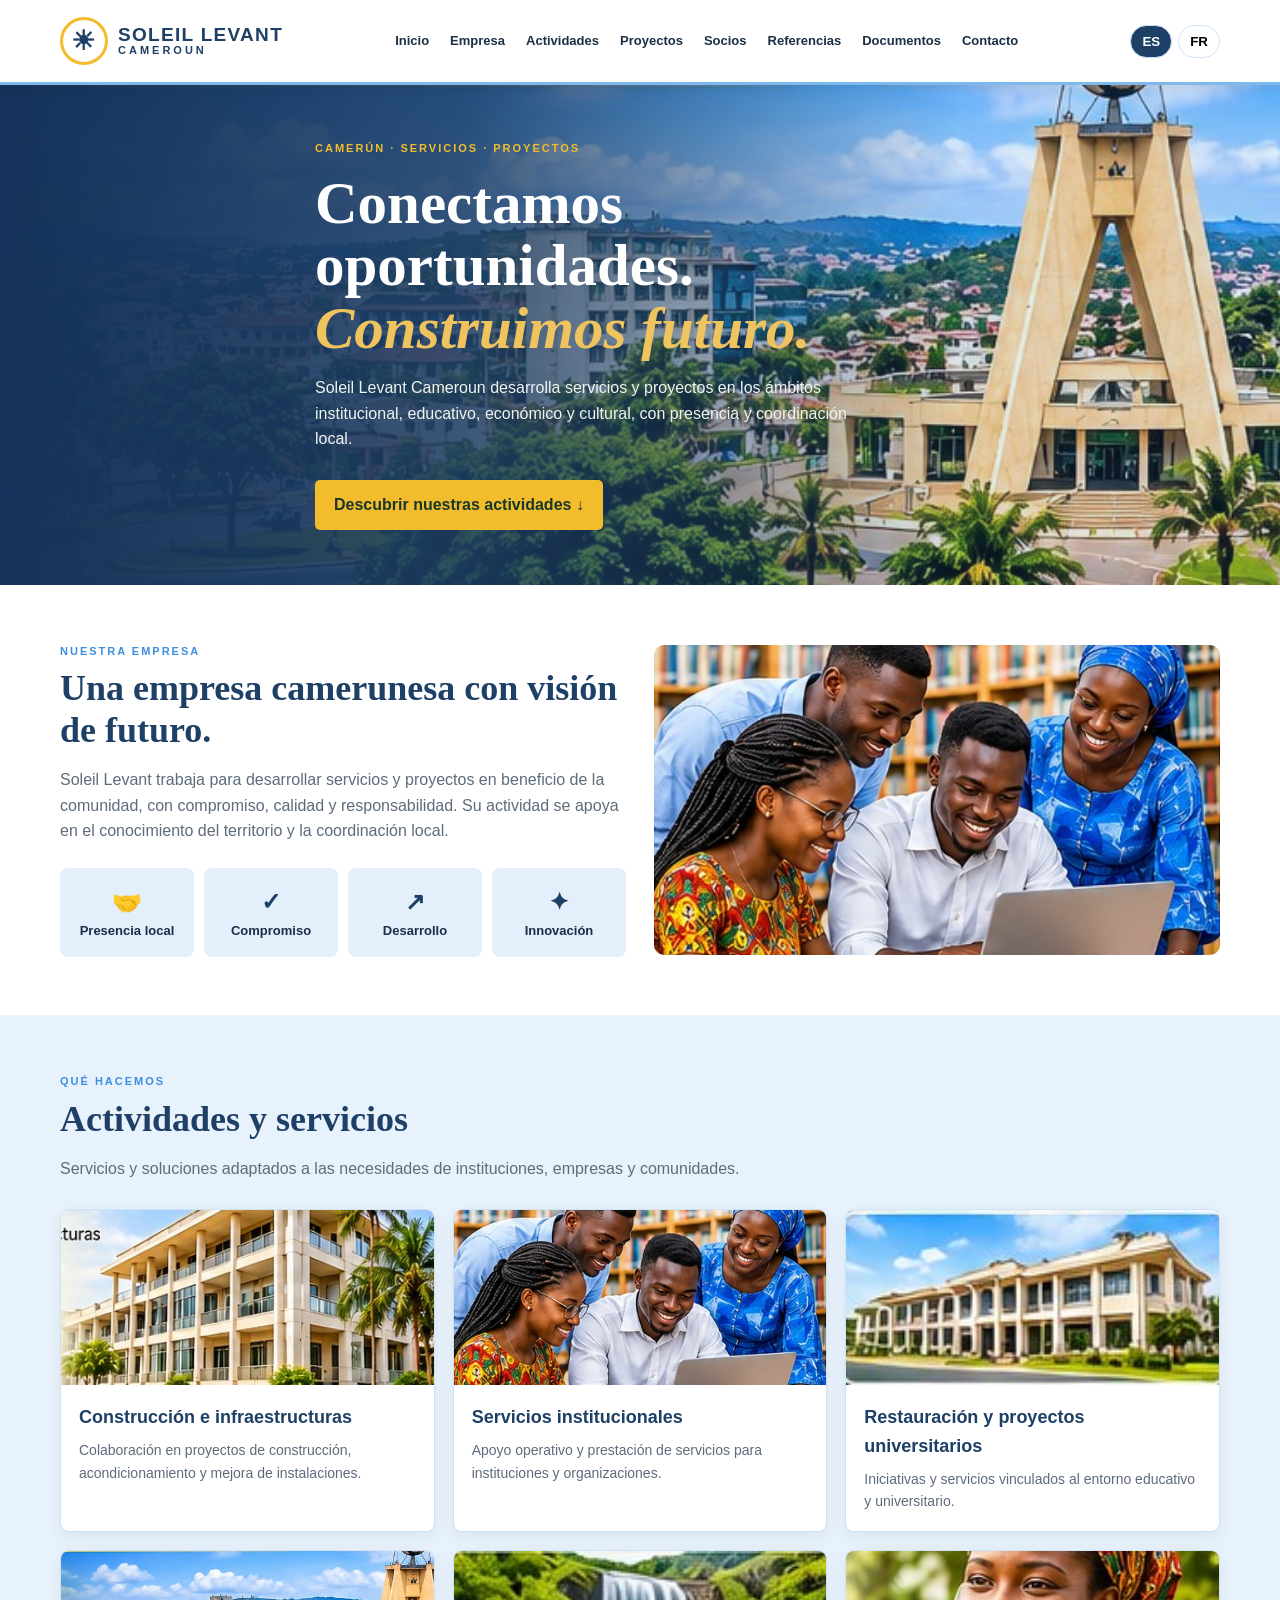
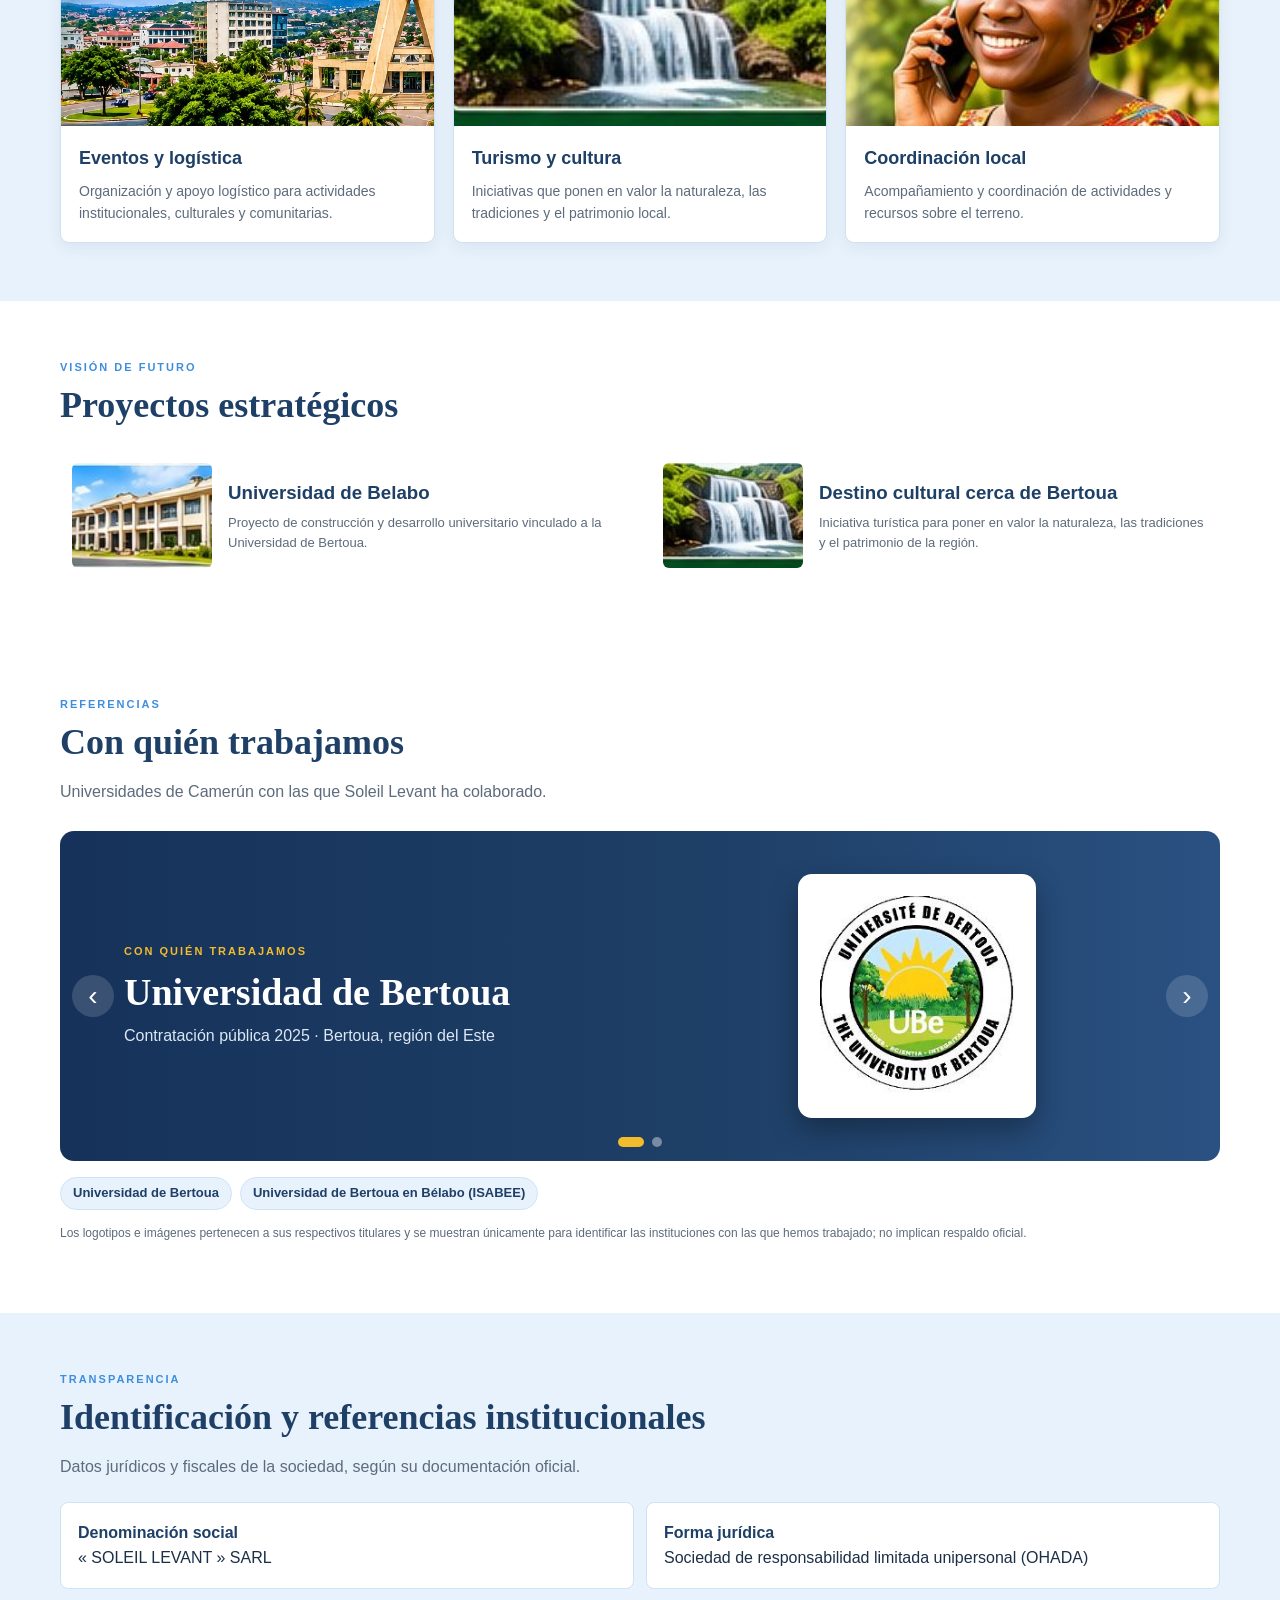
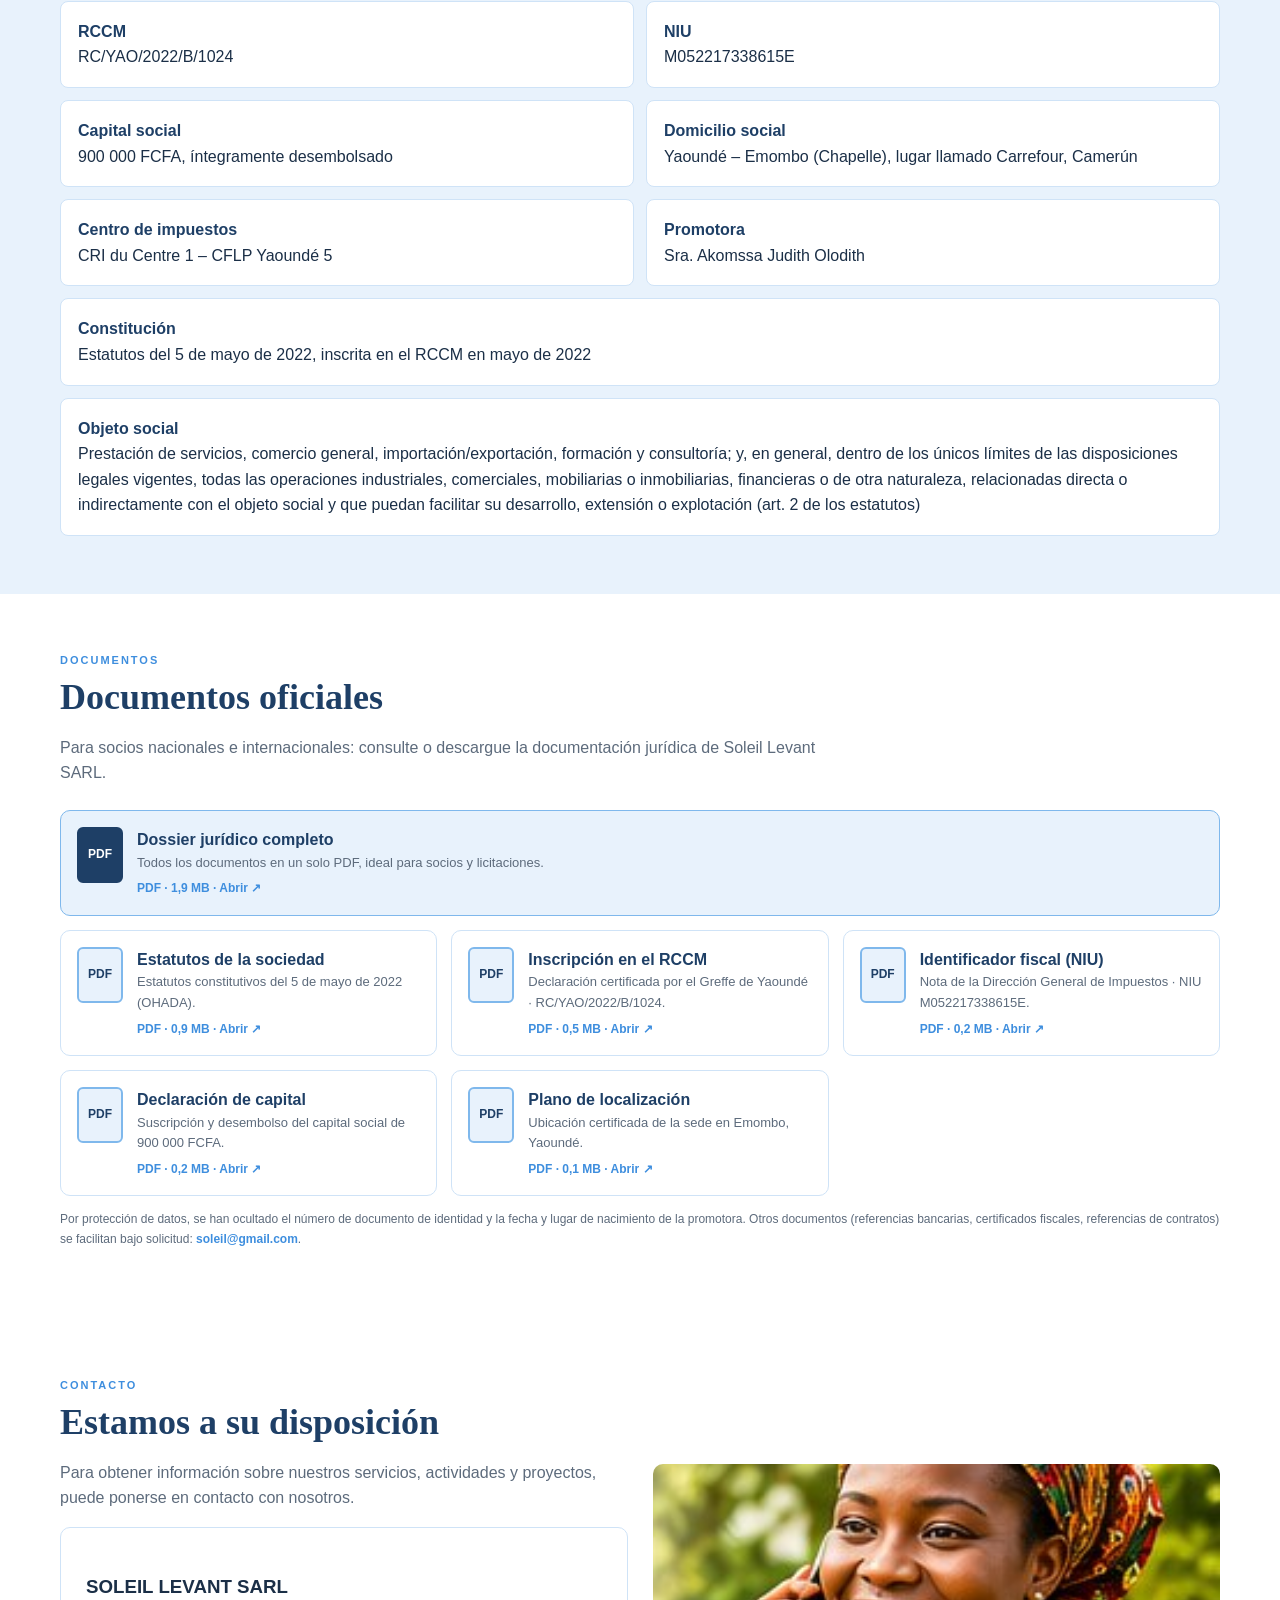
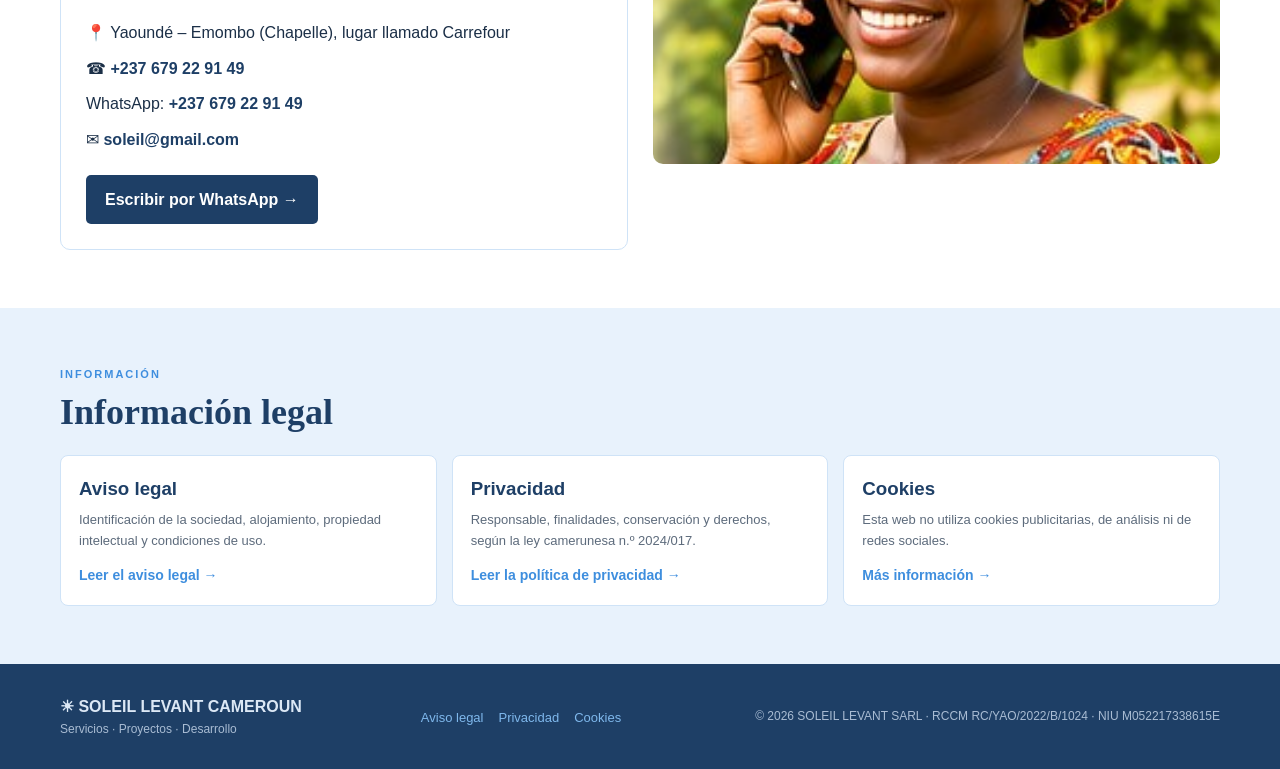
==== commit 60baa711: "Add files via upload" ====
--- a/index.html
+++ b/index.html
@@ -34,11 +34,11 @@
 <div class="ref"><strong data-es="Capital social" data-fr="Capital social">Capital social</strong><span data-es="900 000 FCFA, íntegramente desembolsado" data-fr="900 000 FCFA, entièrement libéré">900 000 FCFA, íntegramente desembolsado</span></div>
 <div class="ref"><strong data-es="Domicilio social" data-fr="Siège social">Domicilio social</strong><span data-es="Yaoundé – Emombo (Chapelle), lugar llamado Carrefour, Camerún" data-fr="Yaoundé – Emombo (Chapelle), lieu-dit Carrefour, Cameroun">Yaoundé – Emombo (Chapelle), lugar llamado Carrefour, Camerún</span></div>
 <div class="ref"><strong data-es="Centro de impuestos" data-fr="Centre des impôts">Centro de impuestos</strong><span>CRI du Centre 1 – CFLP Yaoundé 5</span></div>
-<div class="ref"><strong data-es="Gerencia" data-fr="Gérance">Gerencia</strong><span data-es="Sra. Akomssa Judith Olodith, gerente" data-fr="Mme Akomssa Judith Olodith, gérante">Sra. Akomssa Judith Olodith, gerente</span></div>
+<div class="ref"><strong data-es="Promotora" data-fr="Promotrice">Promotora</strong><span data-es="Sra. Akomssa Judith Olodith" data-fr="Mme Akomssa Judith Olodith">Sra. Akomssa Judith Olodith</span></div>
 <div class="ref" style="grid-column:1/-1"><strong data-es="Constitución" data-fr="Constitution">Constitución</strong><span data-es="Estatutos del 5 de mayo de 2022, inscrita en el RCCM en mayo de 2022" data-fr="Statuts du 5 mai 2022, immatriculée au RCCM en mai 2022">Estatutos del 5 de mayo de 2022, inscrita en el RCCM en mayo de 2022</span></div>
 <div class="ref" style="grid-column:1/-1"><strong data-es="Objeto social" data-fr="Objet social">Objeto social</strong><span data-es="Prestación de servicios, comercio general, importación/exportación, formación y consultoría; y, en general, dentro de los únicos límites de las disposiciones legales vigentes, todas las operaciones industriales, comerciales, mobiliarias o inmobiliarias, financieras o de otra naturaleza, relacionadas directa o indirectamente con el objeto social y que puedan facilitar su desarrollo, extensión o explotación (art. 2 de los estatutos)" data-fr="Prestations de services, commerce général, import/export, formation et conseil ; et plus généralement, dans les seules limites des dispositions légales en vigueur, toutes opérations industrielles, commerciales, mobilières ou immobilières, financières ou autres, de quelque nature qu’elles soient, se rattachant directement ou indirectement à l’objet social et susceptibles d’en faciliter le développement, l’extension ou l’exploitation (art. 2 des statuts)">Prestación de servicios, comercio general, importación/exportación, formación y consultoría; y, en general, dentro de los únicos límites de las disposiciones legales vigentes, todas las operaciones industriales, comerciales, mobiliarias o inmobiliarias, financieras o de otra naturaleza, relacionadas directa o indirectamente con el objeto social y que puedan facilitar su desarrollo, extensión o explotación (art. 2 de los estatutos)</span></div>
 </div></div></section>
-<section class="section" id="documentos"><div class="wrap"><div class="eyebrow" data-es="DOCUMENTOS" data-fr="DOCUMENTS">DOCUMENTOS</div><h2 data-es="Documentos oficiales" data-fr="Documents officiels">Documentos oficiales</h2><p class="lead" data-es="Para socios nacionales e internacionales: consulte o descargue la documentación jurídica de Soleil Levant SARL." data-fr="Pour nos partenaires nationaux et internationaux : consultez ou téléchargez la documentation juridique de Soleil Levant SARL.">Para socios nacionales e internacionales: consulte o descargue la documentación jurídica de Soleil Levant SARL.</p><div class="docs"><a class="doc doc--main" href="documents/dossier-juridique-soleil-levant-sarl.pdf" target="_blank" rel="noopener"><span class="doc__ico" aria-hidden="true">PDF</span><span class="doc__txt"><strong data-es="Dossier jurídico completo" data-fr="Dossier juridique complet">Dossier jurídico completo</strong><span data-es="Todos los documentos en un solo PDF, ideal para socios y licitaciones." data-fr="Tous les documents en un seul PDF, idéal pour les partenaires et les appels d’offres.">Todos los documentos en un solo PDF, ideal para socios y licitaciones.</span><small>PDF · 1,9 MB · <span data-es="Abrir" data-fr="Ouvrir">Abrir</span> ↗</small></span></a><a class="doc" href="documents/statuts-soleil-levant-sarl.pdf" target="_blank" rel="noopener"><span class="doc__ico" aria-hidden="true">PDF</span><span class="doc__txt"><strong data-es="Estatutos de la sociedad" data-fr="Statuts de la société">Estatutos de la sociedad</strong><span data-es="Estatutos constitutivos del 5 de mayo de 2022 (OHADA)." data-fr="Statuts constitutifs du 5 mai 2022 (OHADA).">Estatutos constitutivos del 5 de mayo de 2022 (OHADA).</span><small>PDF · 0,9 MB · <span data-es="Abrir" data-fr="Ouvrir">Abrir</span> ↗</small></span></a><a class="doc" href="documents/rccm-immatriculation-soleil-levant.pdf" target="_blank" rel="noopener"><span class="doc__ico" aria-hidden="true">PDF</span><span class="doc__txt"><strong data-es="Inscripción en el RCCM" data-fr="Immatriculation au RCCM">Inscripción en el RCCM</strong><span data-es="Declaración certificada por el Greffe de Yaoundé · RC/YAO/2022/B/1024." data-fr="Déclaration certifiée par le Greffe de Yaoundé · RC/YAO/2022/B/1024.">Declaración certificada por el Greffe de Yaoundé · RC/YAO/2022/B/1024.</span><small>PDF · 0,5 MB · <span data-es="Abrir" data-fr="Ouvrir">Abrir</span> ↗</small></span></a><a class="doc" href="documents/attestation-niu-soleil-levant.pdf" target="_blank" rel="noopener"><span class="doc__ico" aria-hidden="true">PDF</span><span class="doc__txt"><strong data-es="Identificador fiscal (NIU)" data-fr="Identifiant fiscal (NIU)">Identificador fiscal (NIU)</strong><span data-es="Nota de la Dirección General de Impuestos · NIU M052217338615E." data-fr="Note de la Direction Générale des Impôts · NIU M052217338615E.">Nota de la Dirección General de Impuestos · NIU M052217338615E.</span><small>PDF · 0,2 MB · <span data-es="Abrir" data-fr="Ouvrir">Abrir</span> ↗</small></span></a><a class="doc" href="documents/declaration-capital-soleil-levant.pdf" target="_blank" rel="noopener"><span class="doc__ico" aria-hidden="true">PDF</span><span class="doc__txt"><strong data-es="Declaración de capital" data-fr="Déclaration de capital">Declaración de capital</strong><span data-es="Suscripción y desembolso del capital social de 900 000 FCFA." data-fr="Souscription et versement du capital social de 900 000 FCFA.">Suscripción y desembolso del capital social de 900 000 FCFA.</span><small>PDF · 0,2 MB · <span data-es="Abrir" data-fr="Ouvrir">Abrir</span> ↗</small></span></a><a class="doc" href="documents/plan-localisation-soleil-levant.pdf" target="_blank" rel="noopener"><span class="doc__ico" aria-hidden="true">PDF</span><span class="doc__txt"><strong data-es="Plano de localización" data-fr="Plan de localisation">Plano de localización</strong><span data-es="Ubicación certificada de la sede en Emombo, Yaoundé." data-fr="Localisation certifiée du siège à Emombo, Yaoundé.">Ubicación certificada de la sede en Emombo, Yaoundé.</span><small>PDF · 0,1 MB · <span data-es="Abrir" data-fr="Ouvrir">Abrir</span> ↗</small></span></a></div><p class="notice" data-es="Por protección de datos, se han ocultado el número de documento de identidad y la fecha y lugar de nacimiento de la gerente. Otros documentos (referencias bancarias, certificados fiscales, referencias de contratos) se facilitan bajo solicitud: <a href=&quot;mailto:soleil@gmail.com?subject=Solicitud%20de%20documentos&quot;>soleil@gmail.com</a>." data-fr="Pour la protection des données, le numéro de pièce d’identité ainsi que la date et le lieu de naissance de la gérante ont été masqués. D’autres documents (références bancaires, attestations fiscales, références de marchés) sont communiqués sur demande : <a href=&quot;mailto:soleil@gmail.com?subject=Demande%20de%20documents&quot;>soleil@gmail.com</a>.">Por protección de datos, se han ocultado el número de documento de identidad y la fecha y lugar de nacimiento de la gerente. Otros documentos (referencias bancarias, certificados fiscales, referencias de contratos) se facilitan bajo solicitud: <a href="mailto:soleil@gmail.com?subject=Solicitud%20de%20documentos">soleil@gmail.com</a>.</p></div></section>
+<section class="section" id="documentos"><div class="wrap"><div class="eyebrow" data-es="DOCUMENTOS" data-fr="DOCUMENTS">DOCUMENTOS</div><h2 data-es="Documentos oficiales" data-fr="Documents officiels">Documentos oficiales</h2><p class="lead" data-es="Para socios nacionales e internacionales: consulte o descargue la documentación jurídica de Soleil Levant SARL." data-fr="Pour nos partenaires nationaux et internationaux : consultez ou téléchargez la documentation juridique de Soleil Levant SARL.">Para socios nacionales e internacionales: consulte o descargue la documentación jurídica de Soleil Levant SARL.</p><div class="docs"><a class="doc doc--main" href="documents/dossier-juridique-soleil-levant-sarl.pdf" target="_blank" rel="noopener"><span class="doc__ico" aria-hidden="true">PDF</span><span class="doc__txt"><strong data-es="Dossier jurídico completo" data-fr="Dossier juridique complet">Dossier jurídico completo</strong><span data-es="Todos los documentos en un solo PDF, ideal para socios y licitaciones." data-fr="Tous les documents en un seul PDF, idéal pour les partenaires et les appels d’offres.">Todos los documentos en un solo PDF, ideal para socios y licitaciones.</span><small>PDF · 1,9 MB · <span data-es="Abrir" data-fr="Ouvrir">Abrir</span> ↗</small></span></a><a class="doc" href="documents/statuts-soleil-levant-sarl.pdf" target="_blank" rel="noopener"><span class="doc__ico" aria-hidden="true">PDF</span><span class="doc__txt"><strong data-es="Estatutos de la sociedad" data-fr="Statuts de la société">Estatutos de la sociedad</strong><span data-es="Estatutos constitutivos del 5 de mayo de 2022 (OHADA)." data-fr="Statuts constitutifs du 5 mai 2022 (OHADA).">Estatutos constitutivos del 5 de mayo de 2022 (OHADA).</span><small>PDF · 0,9 MB · <span data-es="Abrir" data-fr="Ouvrir">Abrir</span> ↗</small></span></a><a class="doc" href="documents/rccm-immatriculation-soleil-levant.pdf" target="_blank" rel="noopener"><span class="doc__ico" aria-hidden="true">PDF</span><span class="doc__txt"><strong data-es="Inscripción en el RCCM" data-fr="Immatriculation au RCCM">Inscripción en el RCCM</strong><span data-es="Declaración certificada por el Greffe de Yaoundé · RC/YAO/2022/B/1024." data-fr="Déclaration certifiée par le Greffe de Yaoundé · RC/YAO/2022/B/1024.">Declaración certificada por el Greffe de Yaoundé · RC/YAO/2022/B/1024.</span><small>PDF · 0,5 MB · <span data-es="Abrir" data-fr="Ouvrir">Abrir</span> ↗</small></span></a><a class="doc" href="documents/attestation-niu-soleil-levant.pdf" target="_blank" rel="noopener"><span class="doc__ico" aria-hidden="true">PDF</span><span class="doc__txt"><strong data-es="Identificador fiscal (NIU)" data-fr="Identifiant fiscal (NIU)">Identificador fiscal (NIU)</strong><span data-es="Nota de la Dirección General de Impuestos · NIU M052217338615E." data-fr="Note de la Direction Générale des Impôts · NIU M052217338615E.">Nota de la Dirección General de Impuestos · NIU M052217338615E.</span><small>PDF · 0,2 MB · <span data-es="Abrir" data-fr="Ouvrir">Abrir</span> ↗</small></span></a><a class="doc" href="documents/declaration-capital-soleil-levant.pdf" target="_blank" rel="noopener"><span class="doc__ico" aria-hidden="true">PDF</span><span class="doc__txt"><strong data-es="Declaración de capital" data-fr="Déclaration de capital">Declaración de capital</strong><span data-es="Suscripción y desembolso del capital social de 900 000 FCFA." data-fr="Souscription et versement du capital social de 900 000 FCFA.">Suscripción y desembolso del capital social de 900 000 FCFA.</span><small>PDF · 0,2 MB · <span data-es="Abrir" data-fr="Ouvrir">Abrir</span> ↗</small></span></a><a class="doc" href="documents/plan-localisation-soleil-levant.pdf" target="_blank" rel="noopener"><span class="doc__ico" aria-hidden="true">PDF</span><span class="doc__txt"><strong data-es="Plano de localización" data-fr="Plan de localisation">Plano de localización</strong><span data-es="Ubicación certificada de la sede en Emombo, Yaoundé." data-fr="Localisation certifiée du siège à Emombo, Yaoundé.">Ubicación certificada de la sede en Emombo, Yaoundé.</span><small>PDF · 0,1 MB · <span data-es="Abrir" data-fr="Ouvrir">Abrir</span> ↗</small></span></a></div><p class="notice" data-es="Por protección de datos, se han ocultado el número de documento de identidad y la fecha y lugar de nacimiento de la promotora. Otros documentos (referencias bancarias, certificados fiscales, referencias de contratos) se facilitan bajo solicitud: <a href=&quot;mailto:soleil@gmail.com?subject=Solicitud%20de%20documentos&quot;>soleil@gmail.com</a>." data-fr="Pour la protection des données, le numéro de pièce d’identité ainsi que la date et le lieu de naissance de la promotrice ont été masqués. D’autres documents (références bancaires, attestations fiscales, références de marchés) sont communiqués sur demande : <a href=&quot;mailto:soleil@gmail.com?subject=Demande%20de%20documents&quot;>soleil@gmail.com</a>.">Por protección de datos, se han ocultado el número de documento de identidad y la fecha y lugar de nacimiento de la promotora. Otros documentos (referencias bancarias, certificados fiscales, referencias de contratos) se facilitan bajo solicitud: <a href="mailto:soleil@gmail.com?subject=Solicitud%20de%20documentos">soleil@gmail.com</a>.</p></div></section>
 <section class="section" id="contacto"><div class="wrap contact-grid"><div><div class="eyebrow" data-es="CONTACTO" data-fr="CONTACT">CONTACTO</div><h2 data-es="Estamos a su disposición" data-fr="Nous sommes à votre disposition">Estamos a su disposición</h2><p class="lead" data-es="Para obtener información sobre nuestros servicios, actividades y proyectos, puede ponerse en contacto con nosotros." data-fr="Pour obtenir des informations sur nos services, activités et projets, vous pouvez nous contacter.">Para obtener información sobre nuestros servicios, actividades y proyectos, puede ponerse en contacto con nosotros.</p><div class="contact-card"><h3>SOLEIL LEVANT SARL</h3><p>📍 <span data-es="Yaoundé – Emombo (Chapelle), lugar llamado Carrefour" data-fr="Yaoundé – Emombo (Chapelle), lieu-dit Carrefour">Yaoundé – Emombo (Chapelle), lugar llamado Carrefour</span></p><p>☎ <a href="tel:+237679229149">+237 679 22 91 49</a></p><p>WhatsApp: <a href="https://wa.me/237679229149" target="_blank" rel="noopener">+237 679 22 91 49</a></p><p>✉ <a href="mailto:soleil@gmail.com">soleil@gmail.com</a></p><a class="btn green" href="https://wa.me/237679229149" target="_blank" rel="noopener" data-es="Escribir por WhatsApp →" data-fr="Écrire sur WhatsApp →">Escribir por WhatsApp →</a></div></div><img class="contact-photo" src="images/contact.jpg" alt="Mujer camerunesa hablando por teléfono"></div></section>
 <section class="section alt"><div class="wrap"><div class="eyebrow" data-es="INFORMACIÓN" data-fr="INFORMATIONS">INFORMACIÓN</div><h2 data-es="Información legal" data-fr="Informations légales">Información legal</h2><div class="legal"><article><h3 data-es="Aviso legal" data-fr="Mentions légales">Aviso legal</h3><p data-es="Identificación de la sociedad, alojamiento, propiedad intelectual y condiciones de uso." data-fr="Identification de la société, hébergement, propriété intellectuelle et conditions d’utilisation.">Identificación de la sociedad, alojamiento, propiedad intelectual y condiciones de uso.</p><a class="more" href="aviso-legal.html" data-href-es="aviso-legal.html" data-href-fr="avis-legal.html" data-es="Leer el aviso legal →" data-fr="Lire les mentions légales →">Leer el aviso legal →</a></article><article><h3 data-es="Privacidad" data-fr="Confidentialité">Privacidad</h3><p data-es="Responsable, finalidades, conservación y derechos, según la ley camerunesa n.º 2024/017." data-fr="Responsable, finalités, conservation et droits, selon la loi camerounaise n° 2024/017.">Responsable, finalidades, conservación y derechos, según la ley camerunesa n.º 2024/017.</p><a class="more" href="politica-privacidad.html" data-href-es="politica-privacidad.html" data-href-fr="politique-confidentialite.html" data-es="Leer la política de privacidad →" data-fr="Lire la politique de confidentialité →">Leer la política de privacidad →</a></article><article><h3>Cookies</h3><p data-es="Esta web no utiliza cookies publicitarias, de análisis ni de redes sociales." data-fr="Ce site n’utilise aucun cookie publicitaire, d’analyse ou de réseaux sociaux.">Esta web no utiliza cookies publicitarias, de análisis ni de redes sociales.</p><a class="more" href="politica-privacidad.html#cookies" data-href-es="politica-privacidad.html#cookies" data-href-fr="politique-confidentialite.html#cookies" data-es="Más información →" data-fr="En savoir plus →">Más información →</a></article></div></div></section>
 </main>
